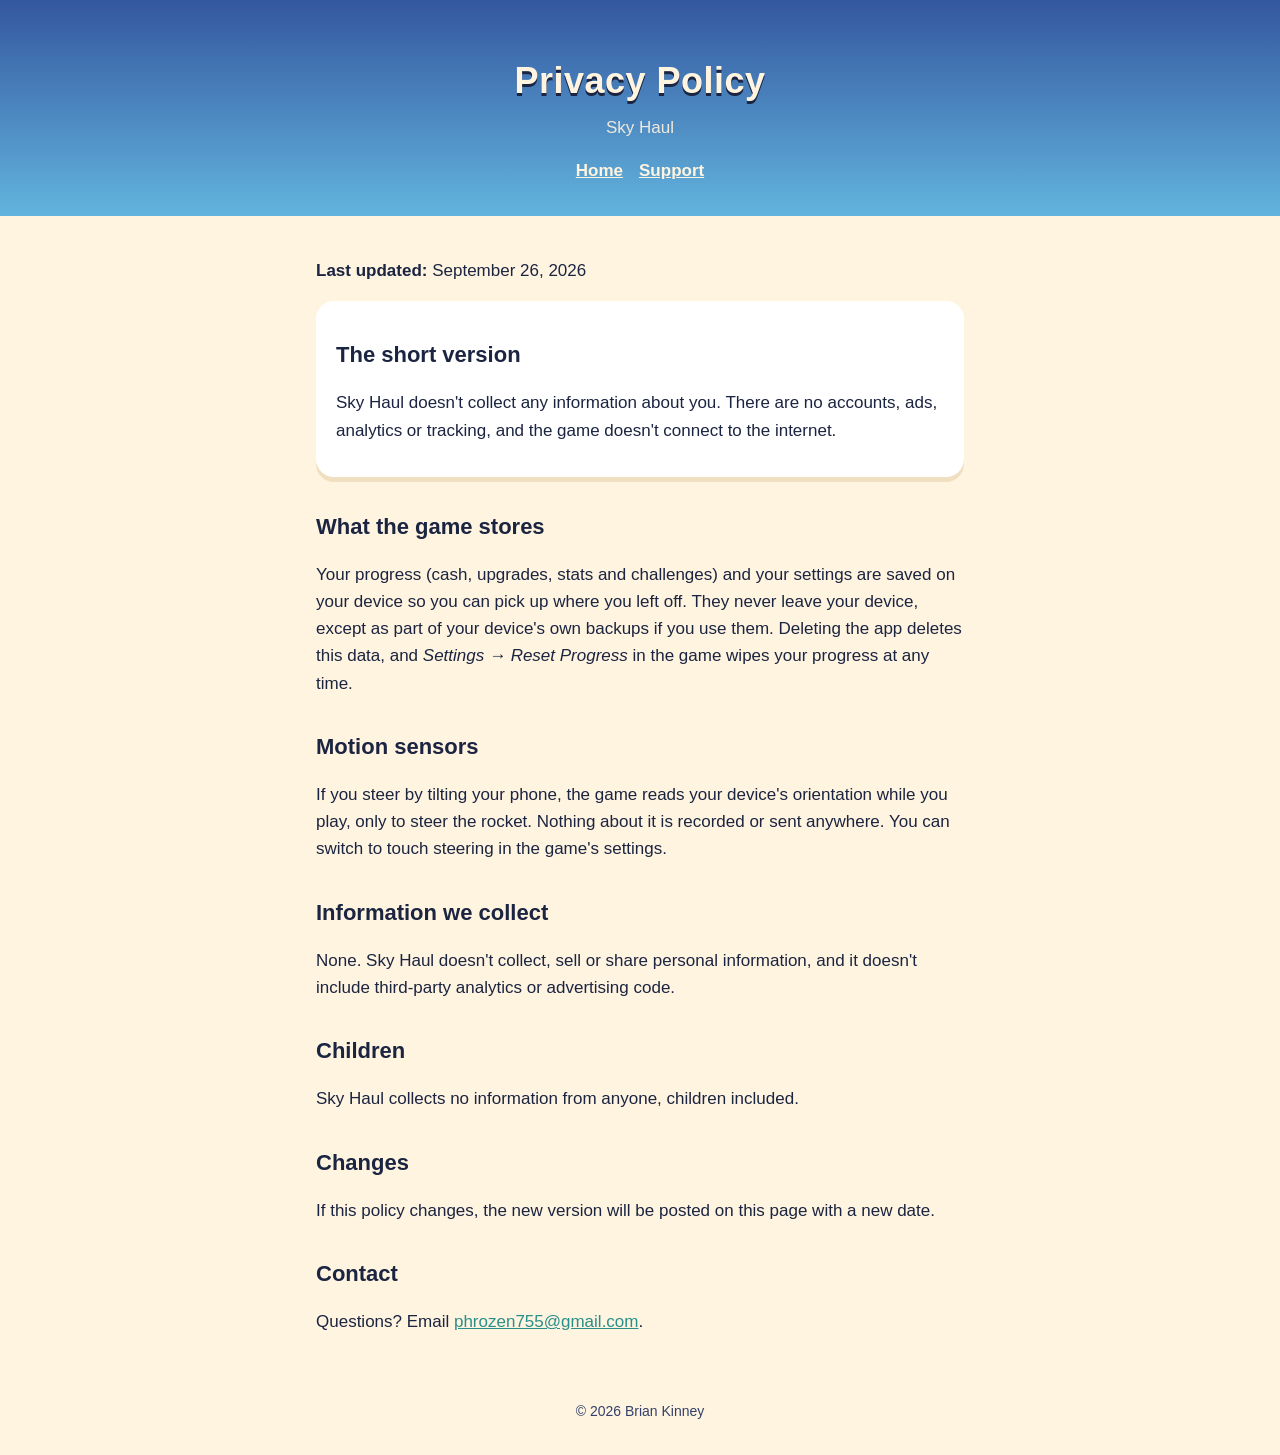
==== privacy.html @ 1afb5508 "Sky Haul privacy policy and support pages" ====
<!doctype html>
<html lang="en">
<head>
  <meta charset="utf-8">
  <meta name="viewport" content="width=device-width, initial-scale=1">
  <title>Privacy Policy · Sky Haul</title>
  <link rel="icon" href="icon.png">
  <link rel="stylesheet" href="style.css">
</head>
<body>
  <header>
    <h1>Privacy Policy</h1>
    <p>Sky Haul</p>
    <nav><a href="index.html">Home</a><a href="support.html">Support</a></nav>
  </header>
  <main>
    <p><strong>Last updated:</strong> September 26, 2026</p>

    <div class="card">
      <h2>The short version</h2>
      <p>Sky Haul doesn't collect any information about you. There are no accounts, ads, analytics or tracking, and the game doesn't connect to the internet.</p>
    </div>

    <h2>What the game stores</h2>
    <p>Your progress (cash, upgrades, stats and challenges) and your settings are saved on your device so you can pick up where you left off. They never leave your device, except as part of your device's own backups if you use them. Deleting the app deletes this data, and <em>Settings → Reset Progress</em> in the game wipes your progress at any time.</p>

    <h2>Motion sensors</h2>
    <p>If you steer by tilting your phone, the game reads your device's orientation while you play, only to steer the rocket. Nothing about it is recorded or sent anywhere. You can switch to touch steering in the game's settings.</p>

    <h2>Information we collect</h2>
    <p>None. Sky Haul doesn't collect, sell or share personal information, and it doesn't include third-party analytics or advertising code.</p>

    <h2>Children</h2>
    <p>Sky Haul collects no information from anyone, children included.</p>

    <h2>Changes</h2>
    <p>If this policy changes, the new version will be posted on this page with a new date.</p>

    <h2>Contact</h2>
    <p>Questions? Email <a href="mailto:phrozen755@gmail.com">phrozen755@gmail.com</a>.</p>
  </main>
  <footer>© 2026 Brian Kinney</footer>
</body>
</html>
---- style.css ----
/* Sky Haul's public pages: the game's palette, readable on a phone. */
:root { --ink: #1b2440; --ink-soft: #33406b; --cream: #fff4e0; --cream-dark: #f0dfc0; --coral: #ff6b57; --teal: #2a8f88; --sky: #8fd3e8; }
* { box-sizing: border-box; }
body { margin: 0; background: var(--cream); color: var(--ink); font: 17px/1.6 -apple-system, BlinkMacSystemFont, "Segoe UI", Roboto, sans-serif; }
header { background: linear-gradient(180deg, #34579f, #62b4de); color: var(--cream); padding: 40px 16px 32px; text-align: center; }
header img { width: 96px; height: 96px; border-radius: 22px; box-shadow: 0 6px 0 rgba(27, 36, 64, .35); }
header h1 { margin: 12px 0 0; font-size: 36px; letter-spacing: .5px; text-shadow: 0 3px 0 var(--ink); }
header p { margin: 4px 0 0; opacity: .9; }
main { max-width: 680px; margin: 0 auto; padding: 24px 16px 48px; }
h2 { font-size: 22px; margin: 32px 0 8px; }
a { color: var(--teal); }
nav { display: flex; gap: 16px; justify-content: center; flex-wrap: wrap; margin-top: 16px; }
nav a { color: var(--cream); font-weight: 600; }
.card { background: #fff; border-radius: 18px; padding: 4px 20px 16px; box-shadow: 0 5px 0 var(--cream-dark); margin: 16px 0; }
footer { text-align: center; color: var(--ink-soft); font-size: 14px; padding: 0 16px 32px; }
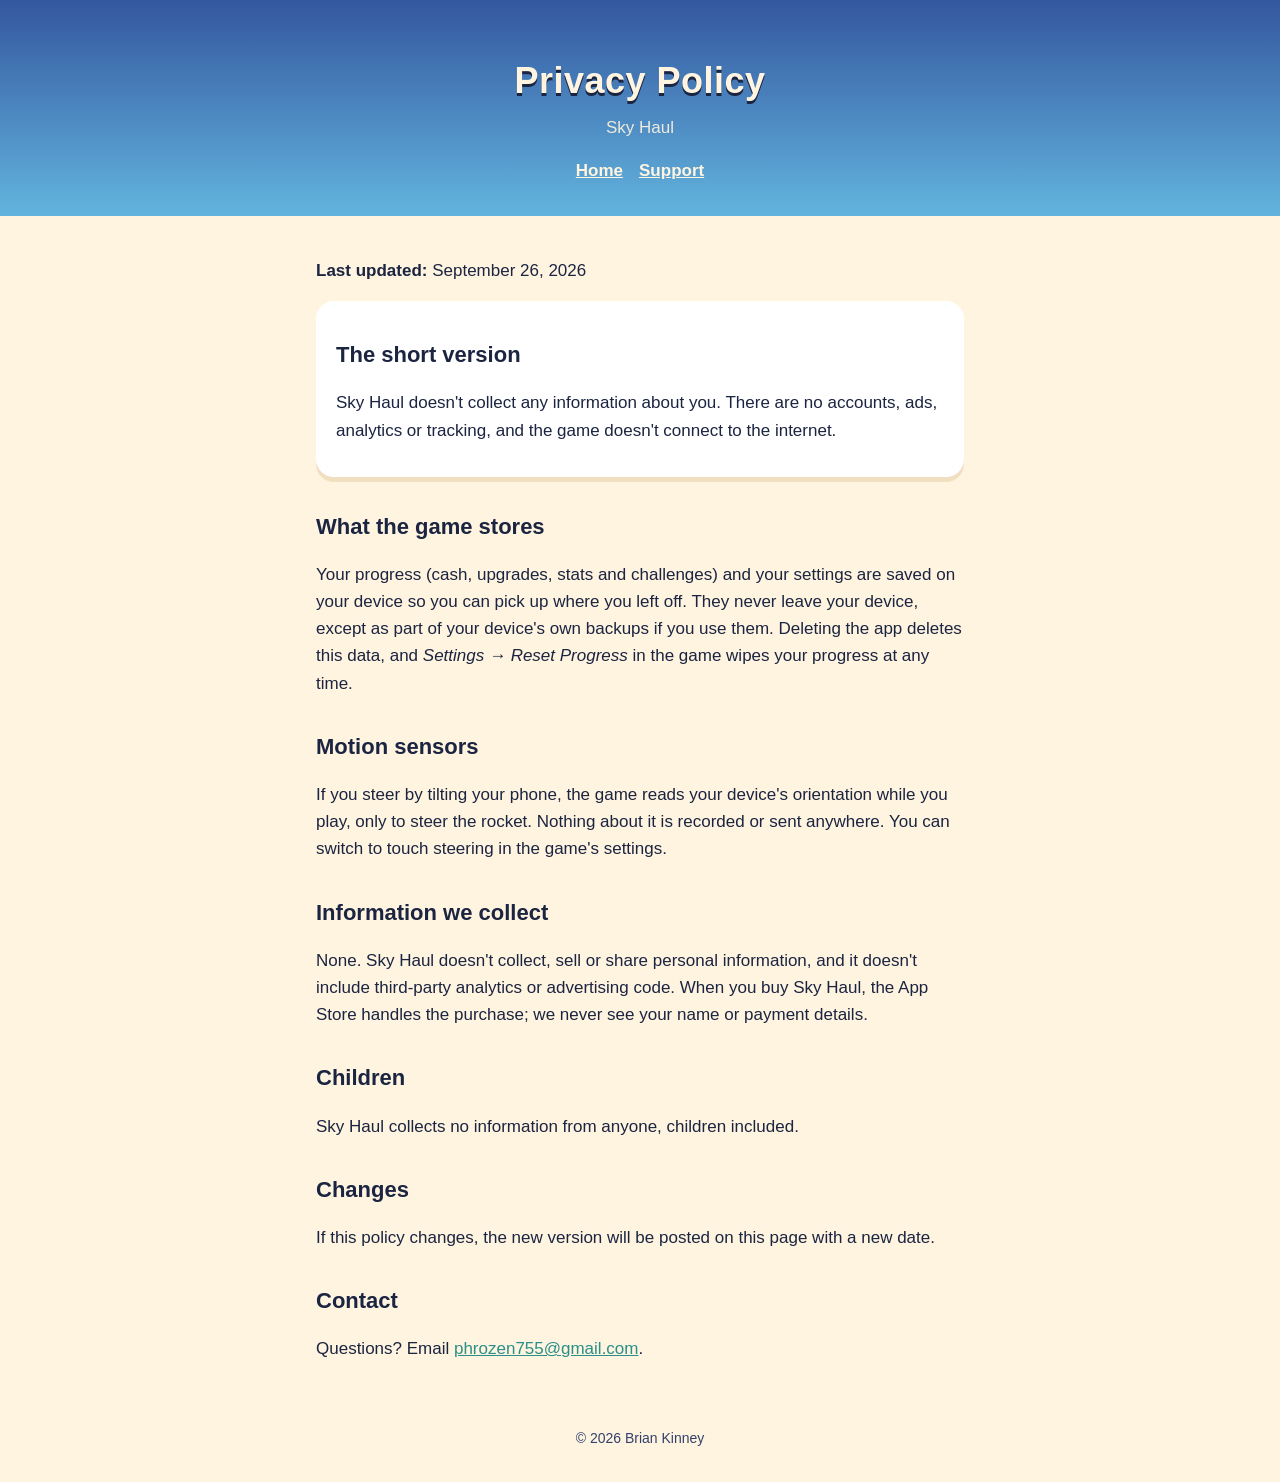
==== commit 6f5eefc0: "Privacy policy: purchases are handled by Apple" ====
--- a/privacy.html
+++ b/privacy.html
@@ -28,7 +28,7 @@
     <p>If you steer by tilting your phone, the game reads your device's orientation while you play, only to steer the rocket. Nothing about it is recorded or sent anywhere. You can switch to touch steering in the game's settings.</p>
 
     <h2>Information we collect</h2>
-    <p>None. Sky Haul doesn't collect, sell or share personal information, and it doesn't include third-party analytics or advertising code.</p>
+    <p>None. Sky Haul doesn't collect, sell or share personal information, and it doesn't include third-party analytics or advertising code. When you buy Sky Haul, the App Store handles the purchase; we never see your name or payment details.</p>
 
     <h2>Children</h2>
     <p>Sky Haul collects no information from anyone, children included.</p>
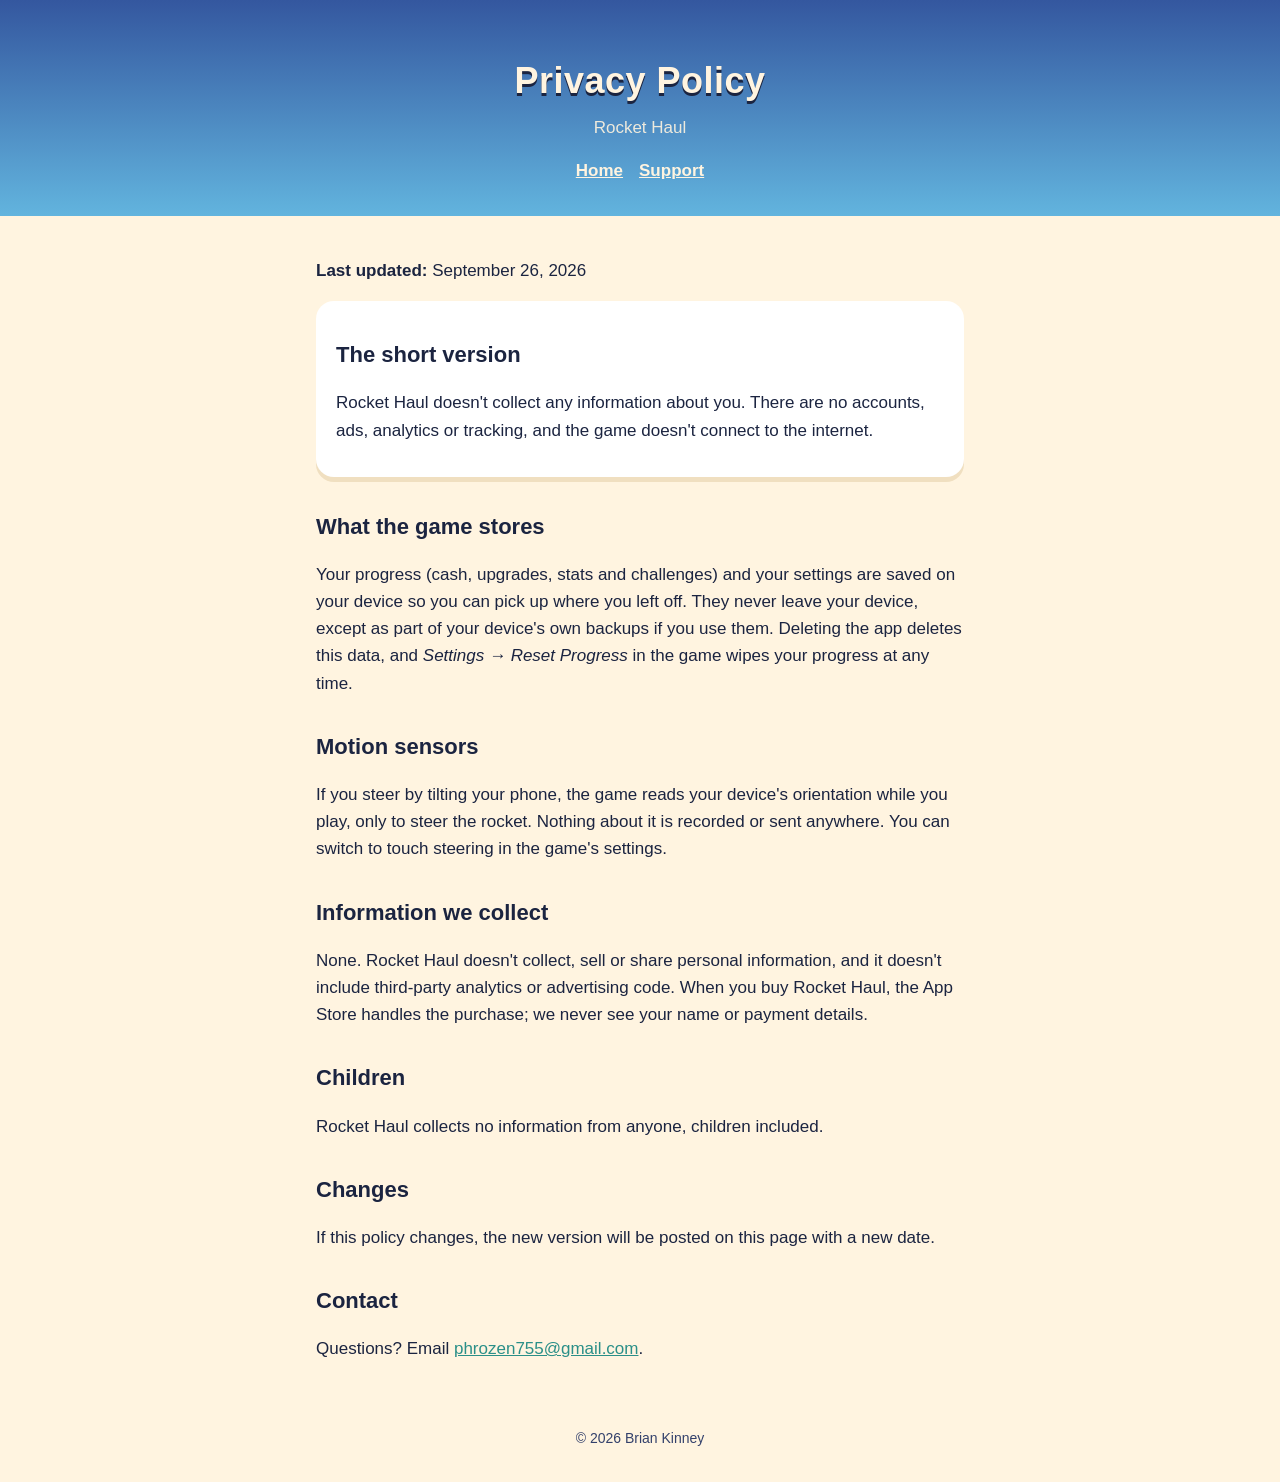
==== commit 020551ac: "Rename to Rocket Haul "Sky Haul" is taken on the App Store." ====
--- a/privacy.html
+++ b/privacy.html
@@ -3,14 +3,14 @@
 <head>
   <meta charset="utf-8">
   <meta name="viewport" content="width=device-width, initial-scale=1">
-  <title>Privacy Policy · Sky Haul</title>
+  <title>Privacy Policy · Rocket Haul</title>
   <link rel="icon" href="icon.png">
   <link rel="stylesheet" href="style.css">
 </head>
 <body>
   <header>
     <h1>Privacy Policy</h1>
-    <p>Sky Haul</p>
+    <p>Rocket Haul</p>
     <nav><a href="index.html">Home</a><a href="support.html">Support</a></nav>
   </header>
   <main>
@@ -18,7 +18,7 @@
 
     <div class="card">
       <h2>The short version</h2>
-      <p>Sky Haul doesn't collect any information about you. There are no accounts, ads, analytics or tracking, and the game doesn't connect to the internet.</p>
+      <p>Rocket Haul doesn't collect any information about you. There are no accounts, ads, analytics or tracking, and the game doesn't connect to the internet.</p>
     </div>
 
     <h2>What the game stores</h2>
@@ -28,10 +28,10 @@
     <p>If you steer by tilting your phone, the game reads your device's orientation while you play, only to steer the rocket. Nothing about it is recorded or sent anywhere. You can switch to touch steering in the game's settings.</p>
 
     <h2>Information we collect</h2>
-    <p>None. Sky Haul doesn't collect, sell or share personal information, and it doesn't include third-party analytics or advertising code. When you buy Sky Haul, the App Store handles the purchase; we never see your name or payment details.</p>
+    <p>None. Rocket Haul doesn't collect, sell or share personal information, and it doesn't include third-party analytics or advertising code. When you buy Rocket Haul, the App Store handles the purchase; we never see your name or payment details.</p>
 
     <h2>Children</h2>
-    <p>Sky Haul collects no information from anyone, children included.</p>
+    <p>Rocket Haul collects no information from anyone, children included.</p>
 
     <h2>Changes</h2>
     <p>If this policy changes, the new version will be posted on this page with a new date.</p>
--- a/style.css
+++ b/style.css
@@ -1,4 +1,4 @@
-/* Sky Haul's public pages: the game's palette, readable on a phone. */
+/* Rocket Haul's public pages: the game's palette, readable on a phone. */
 :root { --ink: #1b2440; --ink-soft: #33406b; --cream: #fff4e0; --cream-dark: #f0dfc0; --coral: #ff6b57; --teal: #2a8f88; --sky: #8fd3e8; }
 * { box-sizing: border-box; }
 body { margin: 0; background: var(--cream); color: var(--ink); font: 17px/1.6 -apple-system, BlinkMacSystemFont, "Segoe UI", Roboto, sans-serif; }
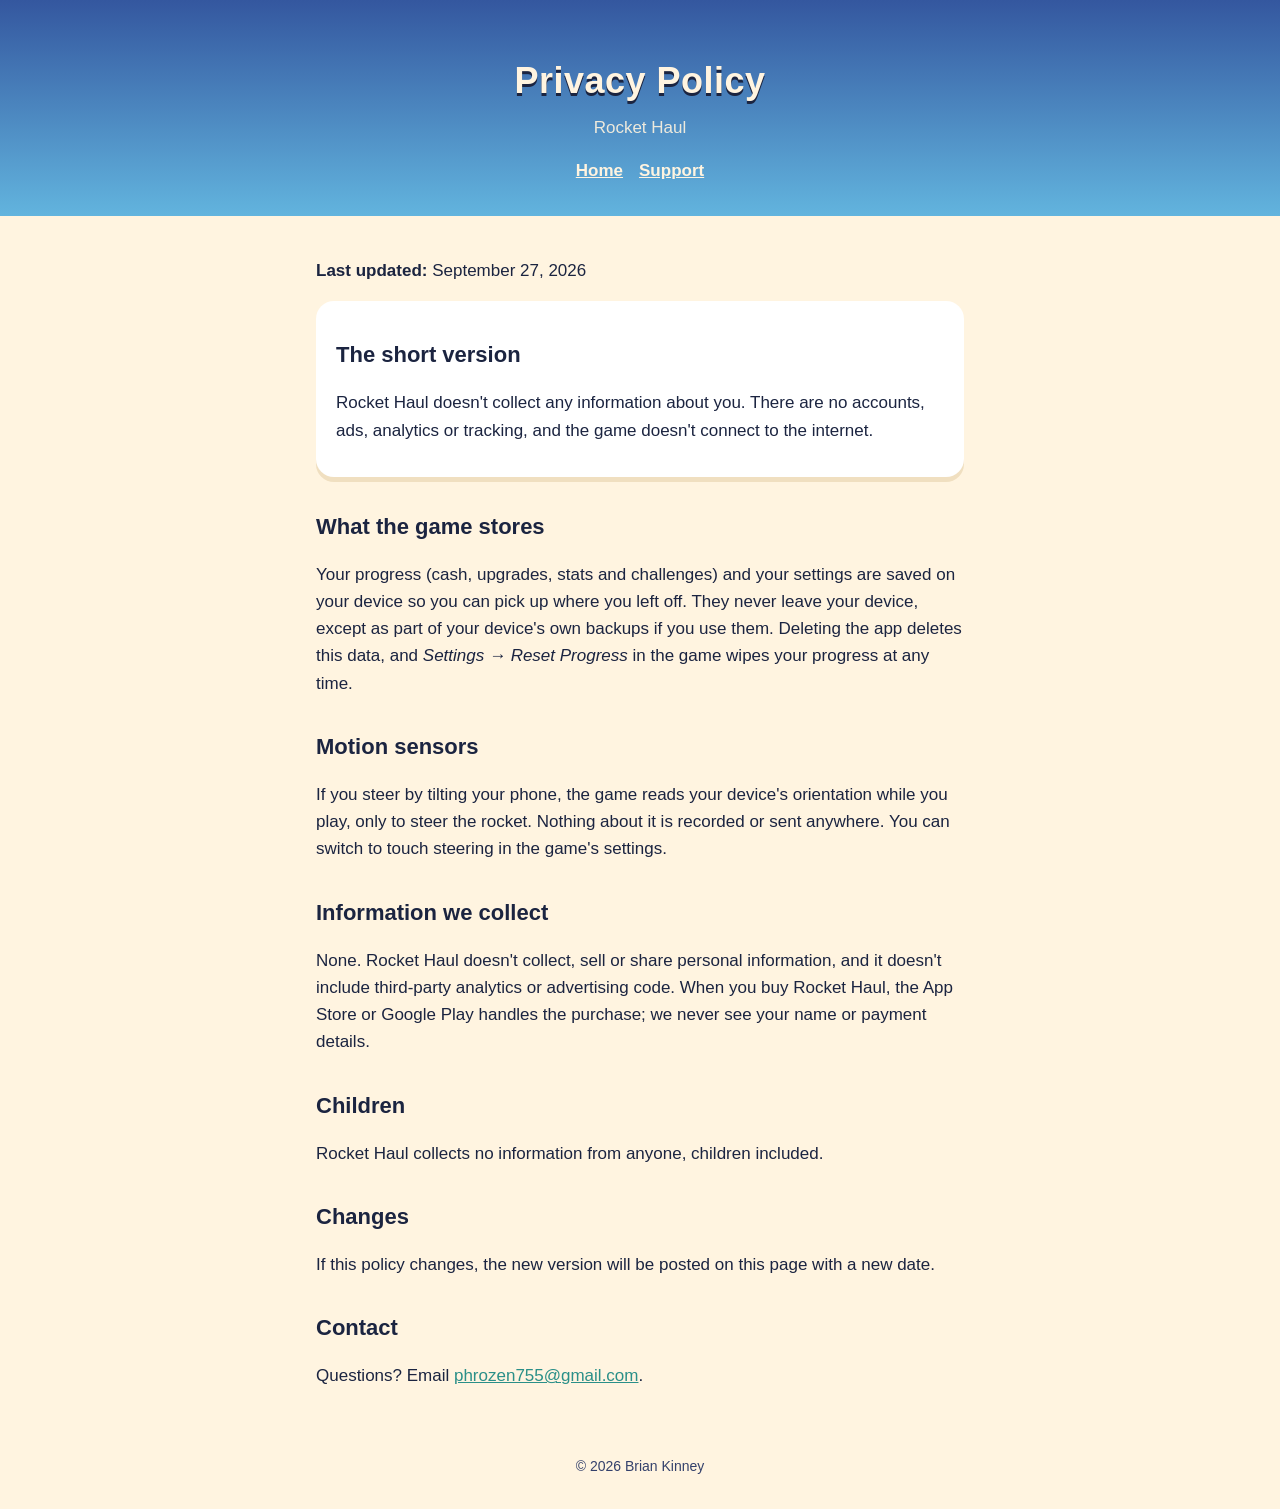
==== commit 929401b9: "Cover Android and Google Play in the privacy and support pages" ====
--- a/privacy.html
+++ b/privacy.html
@@ -14,7 +14,7 @@
     <nav><a href="index.html">Home</a><a href="support.html">Support</a></nav>
   </header>
   <main>
-    <p><strong>Last updated:</strong> September 26, 2026</p>
+    <p><strong>Last updated:</strong> September 27, 2026</p>
 
     <div class="card">
       <h2>The short version</h2>
@@ -28,7 +28,7 @@
     <p>If you steer by tilting your phone, the game reads your device's orientation while you play, only to steer the rocket. Nothing about it is recorded or sent anywhere. You can switch to touch steering in the game's settings.</p>
 
     <h2>Information we collect</h2>
-    <p>None. Rocket Haul doesn't collect, sell or share personal information, and it doesn't include third-party analytics or advertising code. When you buy Rocket Haul, the App Store handles the purchase; we never see your name or payment details.</p>
+    <p>None. Rocket Haul doesn't collect, sell or share personal information, and it doesn't include third-party analytics or advertising code. When you buy Rocket Haul, the App Store or Google Play handles the purchase; we never see your name or payment details.</p>
 
     <h2>Children</h2>
     <p>Rocket Haul collects no information from anyone, children included.</p>
